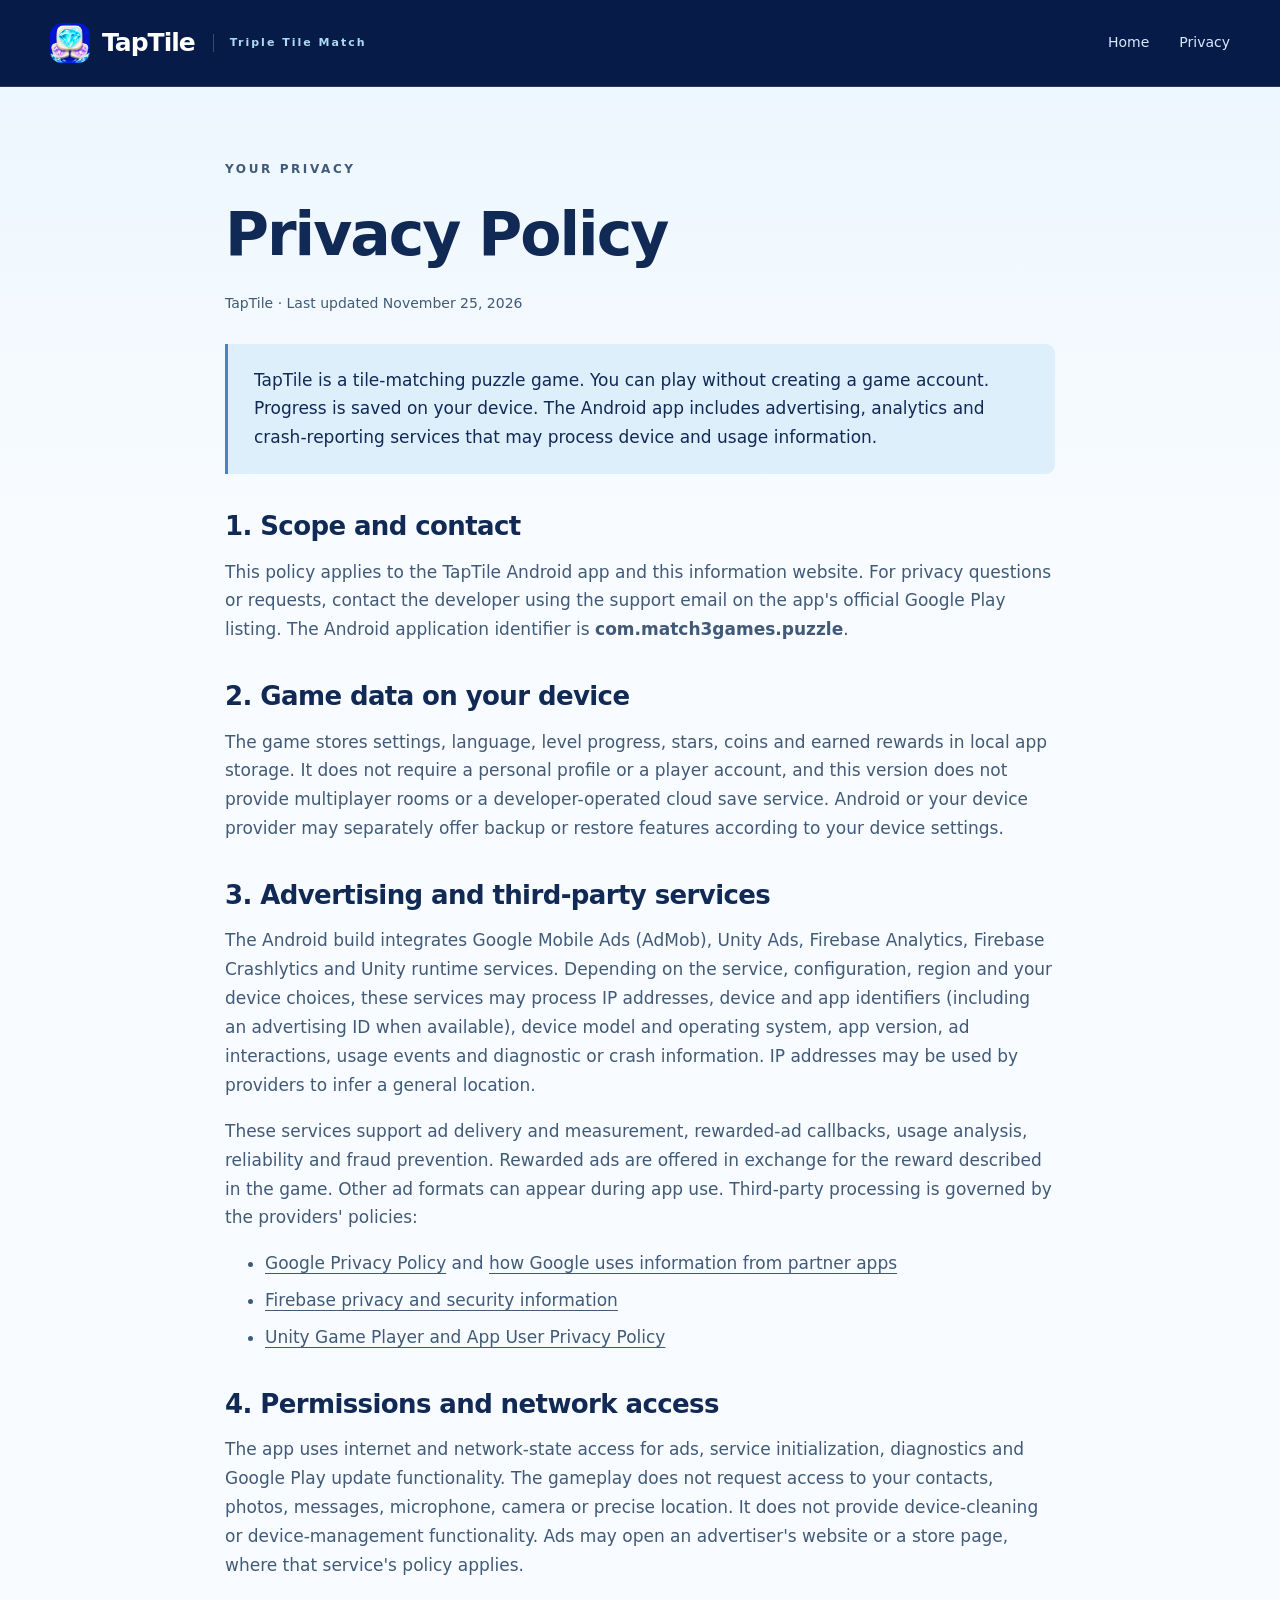
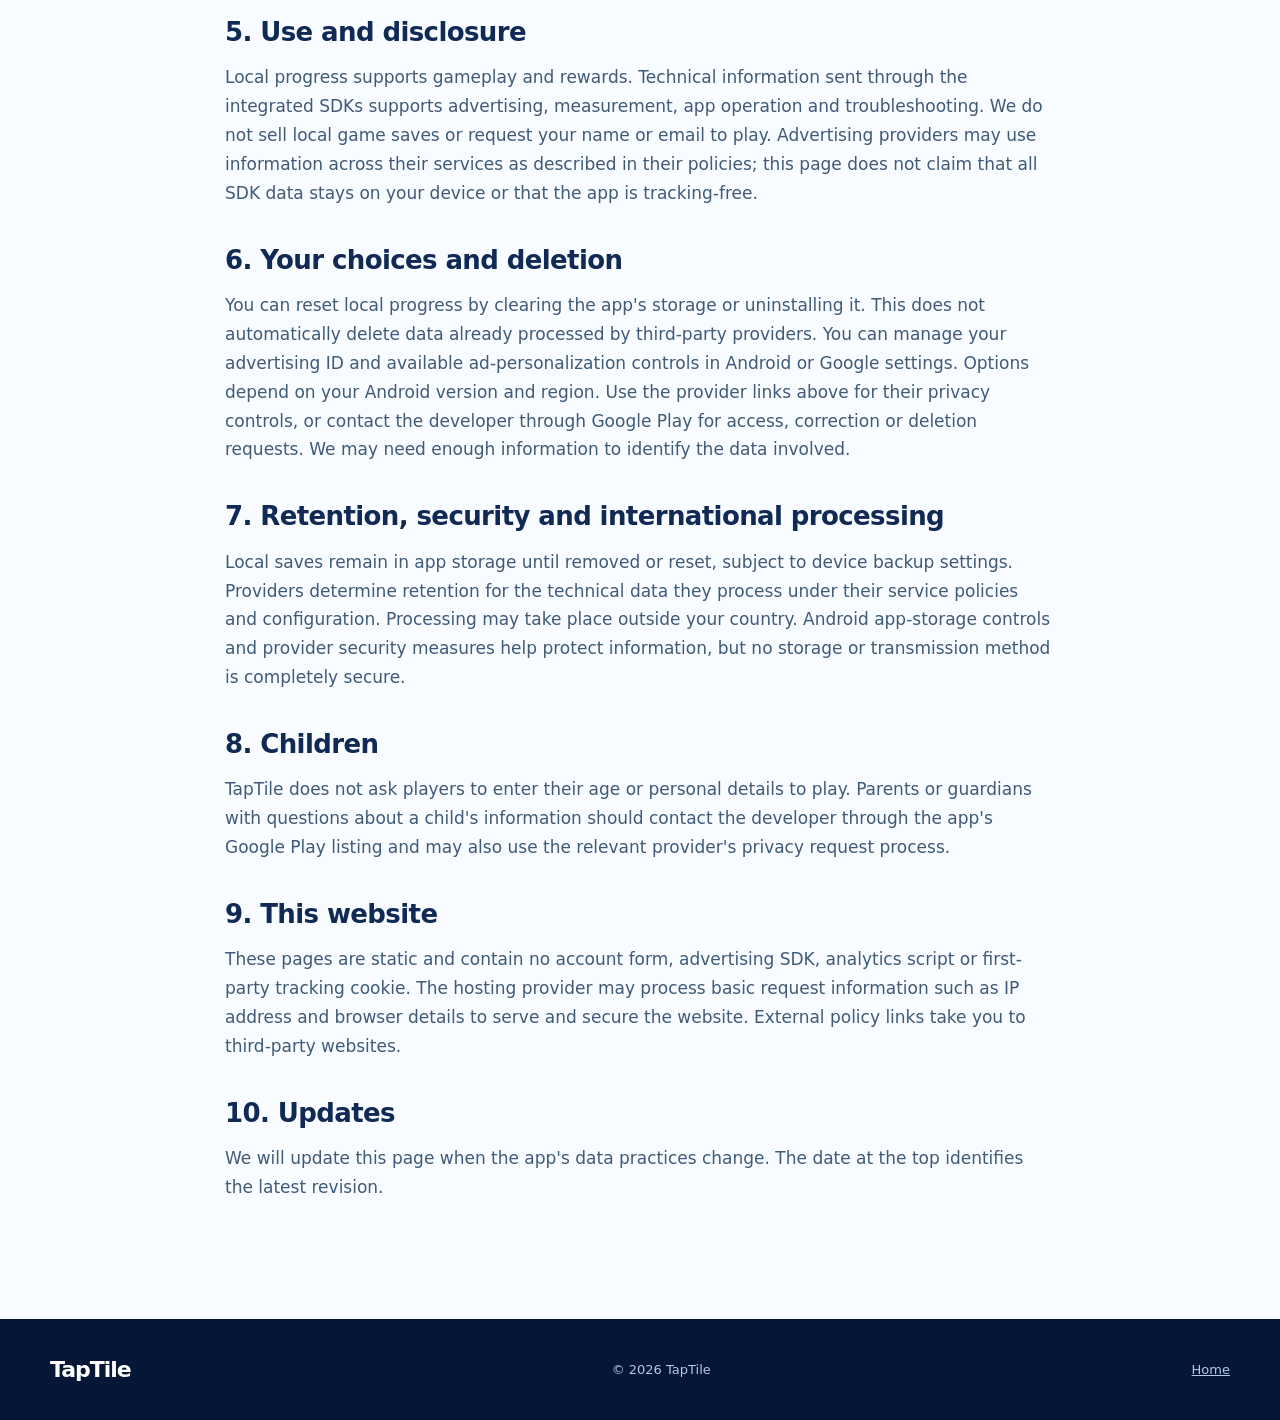
==== privacy.html @ 0477793c "Add files via upload" ====
<!doctype html><html lang="en"><head><meta charset="utf-8"><meta name="viewport" content="width=device-width,initial-scale=1"><meta name="description" content="Privacy information for TapTile, including local game progress, advertising, analytics and crash reporting."><meta name="theme-color" content="#071b48"><title>Privacy Policy · TapTile</title><link rel="icon" href="assets/taptile-icon.png"><link rel="stylesheet" href="site.css"></head><body>
<header class="topbar"><nav class="nav wrap" aria-label="Main navigation"><a class="brand" href="index.html"><img src="assets/taptile-icon.png" alt="" width="40" height="40">TapTile<span class="brand-caption">Triple Tile Match</span></a><div class="nav-links"><a href="index.html">Home</a><a href="privacy.html" aria-current="page">Privacy</a></div></nav></header>
<main class="legal"><article class="wrap legal-shell"><p class="eyebrow">Your privacy</p><h1>Privacy Policy</h1><p class="legal-meta">TapTile · Last updated November 25, 2026</p>
<div class="notice">TapTile is a tile-matching puzzle game. You can play without creating a game account. Progress is saved on your device. The Android app includes advertising, analytics and crash-reporting services that may process device and usage information.</div>
<h2>1. Scope and contact</h2><p>This policy applies to the TapTile Android app and this information website. For privacy questions or requests, contact the developer using the support email on the app's official Google Play listing. The Android application identifier is <strong>com.match3games.puzzle</strong>.</p>
<h2>2. Game data on your device</h2><p>The game stores settings, language, level progress, stars, coins and earned rewards in local app storage. It does not require a personal profile or a player account, and this version does not provide multiplayer rooms or a developer-operated cloud save service. Android or your device provider may separately offer backup or restore features according to your device settings.</p>
<h2>3. Advertising and third-party services</h2><p>The Android build integrates Google Mobile Ads (AdMob), Unity Ads, Firebase Analytics, Firebase Crashlytics and Unity runtime services. Depending on the service, configuration, region and your device choices, these services may process IP addresses, device and app identifiers (including an advertising ID when available), device model and operating system, app version, ad interactions, usage events and diagnostic or crash information. IP addresses may be used by providers to infer a general location.</p><p>These services support ad delivery and measurement, rewarded-ad callbacks, usage analysis, reliability and fraud prevention. Rewarded ads are offered in exchange for the reward described in the game. Other ad formats can appear during app use. Third-party processing is governed by the providers' policies:</p><ul><li><a href="https://policies.google.com/privacy">Google Privacy Policy</a> and <a href="https://policies.google.com/technologies/partner-sites">how Google uses information from partner apps</a></li><li><a href="https://firebase.google.com/support/privacy">Firebase privacy and security information</a></li><li><a href="https://unity.com/legal/game-player-and-app-user-privacy-policy">Unity Game Player and App User Privacy Policy</a></li></ul>
<h2>4. Permissions and network access</h2><p>The app uses internet and network-state access for ads, service initialization, diagnostics and Google Play update functionality. The gameplay does not request access to your contacts, photos, messages, microphone, camera or precise location. It does not provide device-cleaning or device-management functionality. Ads may open an advertiser's website or a store page, where that service's policy applies.</p>
<h2>5. Use and disclosure</h2><p>Local progress supports gameplay and rewards. Technical information sent through the integrated SDKs supports advertising, measurement, app operation and troubleshooting. We do not sell local game saves or request your name or email to play. Advertising providers may use information across their services as described in their policies; this page does not claim that all SDK data stays on your device or that the app is tracking-free.</p>
<h2>6. Your choices and deletion</h2><p>You can reset local progress by clearing the app's storage or uninstalling it. This does not automatically delete data already processed by third-party providers. You can manage your advertising ID and available ad-personalization controls in Android or Google settings. Options depend on your Android version and region. Use the provider links above for their privacy controls, or contact the developer through Google Play for access, correction or deletion requests. We may need enough information to identify the data involved.</p>
<h2>7. Retention, security and international processing</h2><p>Local saves remain in app storage until removed or reset, subject to device backup settings. Providers determine retention for the technical data they process under their service policies and configuration. Processing may take place outside your country. Android app-storage controls and provider security measures help protect information, but no storage or transmission method is completely secure.</p>
<h2>8. Children</h2><p>TapTile does not ask players to enter their age or personal details to play. Parents or guardians with questions about a child's information should contact the developer through the app's Google Play listing and may also use the relevant provider's privacy request process.</p>
<h2>9. This website</h2><p>These pages are static and contain no account form, advertising SDK, analytics script or first-party tracking cookie. The hosting provider may process basic request information such as IP address and browser details to serve and secure the website. External policy links take you to third-party websites.</p>
<h2>10. Updates</h2><p>We will update this page when the app's data practices change. The date at the top identifies the latest revision.</p>
</article></main><footer><div class="wrap footer-row"><a class="brand" href="index.html">TapTile</a><span>© 2026 TapTile</span><a href="index.html">Home</a></div></footer></body></html>
---- site.css ----
:root{--ink:#102955;--muted:#526883;--navy:#071b48;--cyan:#a9f4ff;--purple:#c0b1ff;--line:#d7e6f2;--paper:#f7fbff;--wrap:1180px}*{box-sizing:border-box}html{scroll-behavior:smooth;scroll-padding-top:90px}body{margin:0;background:var(--paper);color:var(--ink);font:17px/1.7 "Avenir Next","Segoe UI",system-ui,sans-serif}a{color:inherit}img{max-width:100%;display:block}a:focus-visible{outline:3px solid #8966ed;outline-offset:6px}.wrap{width:min(var(--wrap),calc(100% - 64px));margin:auto}.topbar{background:var(--navy);color:white;border-bottom:1px solid #ffffff20}.nav{min-height:86px;display:flex;align-items:center;justify-content:space-between;gap:24px}.brand{display:flex;align-items:center;gap:12px;font-size:25px;font-weight:800;text-decoration:none;letter-spacing:-1px}.brand img{border-radius:12px}.brand-caption{font-size:11px;letter-spacing:2px;font-weight:600;color:#aed9f3;border-left:1px solid #ffffff35;padding-left:16px;margin-left:6px}.nav-links{display:flex;gap:30px;font-size:14px}.nav-links a{text-decoration:none;color:#d6e9ff}.nav-links a:hover,.text-link:hover{color:#62dff5}.hero{min-height:730px;position:relative;isolation:isolate;overflow:hidden;color:white;display:flex;align-items:center;background:#08295d}.hero-art{position:absolute;inset:0;width:100%;height:100%;object-fit:cover;object-position:center;z-index:-3}.hero-shade{position:absolute;inset:0;background:linear-gradient(90deg,rgba(3,21,62,.87),rgba(4,28,73,.65) 31%,rgba(7,27,72,.04) 65%);z-index:-2}.hero-content{padding:90px 0 120px}.eyebrow{text-transform:uppercase;font-weight:700;font-size:12px;letter-spacing:2.6px;margin:0 0 23px;color:#507c9c}.hero .eyebrow{color:#adf3ff}h1,h2,h3{line-height:1.09;letter-spacing:-2px;margin:0 0 24px}h1{font-size:clamp(52px,6vw,82px);max-width:700px;font-weight:750}h1 em{color:var(--cyan);font-family:Georgia,serif;font-weight:400}h2{font-size:clamp(36px,4.2vw,56px)}h3{font-size:24px;letter-spacing:-.6px}.lede{font-size:19px;line-height:1.7;max-width:440px;color:#deedff;margin:30px 0}.actions{display:flex;gap:12px;flex-wrap:wrap}.button{display:inline-flex;align-items:center;justify-content:center;text-decoration:none;min-height:52px;border-radius:7px;padding:0 23px;font-size:15px;font-weight:750}.primary{background:#b7f5ff;color:#08244f;box-shadow:0 6px 24px #021e4430}.secondary{border:1px solid #ffffff50;color:white;background:#0d347d50}.button:hover{filter:brightness(1.08)}.hero-note{font-size:13px;color:#bcddf4;letter-spacing:1px;margin-top:25px}.hero-bottom{position:absolute;bottom:25px;left:0;right:0;display:flex;justify-content:space-between;font-size:12px;color:#ddf5ff;letter-spacing:.6px}.intro{padding:110px 0;background:radial-gradient(ellipse at top,#e2f5ff,transparent 65%),#f8fbff}.section-head{max-width:660px}.section-head>p:last-child{color:var(--muted);max-width:600px}.feature-grid{display:grid;grid-template-columns:repeat(3,1fr);gap:48px;margin-top:65px}.feature{border-top:1px solid #c7d9ec;padding:28px 0 0}.feature p{color:var(--muted);font-size:16px;margin:0}.tile-demo{width:95px;height:95px;display:grid;place-items:center;margin-bottom:27px}.tile-demo img{width:70px;height:76px;object-fit:contain;filter:drop-shadow(0 8px 8px #4879b62e)}.tile-trio{height:95px;display:flex;align-items:center;margin-bottom:27px;gap:5px}.tile-trio img{width:60px;height:70px;object-fit:contain;filter:drop-shadow(0 7px 6px #4879b62e)}.showcase{padding:95px 0;background:radial-gradient(ellipse at 80% 40%,#183d89,transparent 65%),#071b48;color:white;overflow:hidden}.showcase-grid{display:grid;grid-template-columns:1fr 1fr;gap:85px;align-items:center}.showcase-copy{max-width:470px}.showcase .eyebrow{color:var(--cyan)}.showcase-copy>p:not(.eyebrow){color:#bad0ed}.showcase-copy .capture-note{font-size:13px;max-width:360px;margin:25px 0}.text-link{text-underline-offset:7px;font-size:15px}.phone-figure{margin:0;display:grid;justify-items:center;gap:28px}.phone{position:relative;width:268px;padding:10px;background:linear-gradient(120deg,#d5e4f9,#526986 15%,#d9e7f9 46%,#51657f 80%,#d9ecff);border:2px solid #cedef2;border-radius:42px;box-shadow:0 30px 65px #0009,0 0 70px #5bd9ff25;transform:rotate(4deg)}.phone-screen{overflow:hidden;border-radius:31px;background:#082a71;border:4px solid #091426;aspect-ratio:9/22}.phone-screen img{width:100%;height:100%;object-fit:cover}.phone-camera{position:absolute;top:19px;left:50%;transform:translateX(-50%);width:50px;height:12px;background:#091426;border-radius:20px;box-shadow:0 0 0 2px #34445b}.phone-key{position:absolute;right:-5px;top:130px;width:3px;height:48px;background:#b6cce6;border-radius:3px}.phone:before{content:"";position:absolute;left:-5px;top:105px;width:3px;height:58px;background:#b6cce6;border-radius:3px}figcaption{font-size:13px;color:#bad0ed}.closing{padding:110px 0;text-align:center;background:linear-gradient(#edf7ff,#e4edff)}.closing p:not(.eyebrow){color:var(--muted)}.closing .button{margin-top:15px;background:#112d5c;color:white}footer{padding:32px 0;background:#061636;color:#b3c9e5;font-size:13px}.footer-row{display:flex;align-items:center;justify-content:space-between;gap:24px}footer .brand{font-size:22px;color:white}.legal{padding:72px 0 100px;background:linear-gradient(#edf7ff,#f8fbff 450px)}.legal-shell{max-width:830px}.legal h1{font-size:60px}.legal h2{font-size:26px;letter-spacing:-.6px;margin:38px 0 14px}.legal p,.legal li{color:#405a78}.legal-meta{font-size:14px}.notice{padding:22px 26px;background:#deeffc;border-left:3px solid #4982c6;border-radius:0 9px 9px 0;margin:28px 0}.legal a{text-underline-offset:4px}.legal li{margin-bottom:8px}@media(min-width:1600px){.hero-art{object-position:center 55%}.hero{min-height:850px}}@media(max-width:800px){.wrap{width:calc(100% - 40px)}.brand-caption{display:none}.nav{min-height:76px;gap:14px}.nav-links{gap:16px;font-size:13px}.brand{font-size:22px;gap:8px}.brand img{width:34px;height:34px}.hero{min-height:760px;align-items:flex-start}.hero-content{padding:64px 0 300px}.hero-art{object-position:68% center}.hero-shade{background:linear-gradient(180deg,#051c4be8,#061d4bba 45%,#061d4b10 80%)}h1{font-size:55px}.lede{max-width:430px;font-size:17px}.hero-bottom{font-size:11px}.hero-bottom span:last-child{display:none}.intro,.closing{padding:72px 0}.feature-grid{grid-template-columns:1fr;gap:28px;margin-top:40px}.feature{display:grid;grid-template-columns:100px 1fr;column-gap:16px}.feature>div{grid-row:span 2;margin:0}.feature h3{margin:9px 0 12px}.tile-trio{gap:0}.tile-trio img{width:33px}.showcase{padding:72px 0}.showcase-grid{grid-template-columns:1fr;gap:50px}.showcase-copy{max-width:600px}.phone{width:250px}.footer-row{flex-wrap:wrap}.legal{padding-top:45px}.legal h1{font-size:46px}.legal-shell{width:calc(100% - 40px)}}@media(max-width:390px){.nav-links{gap:10px;font-size:12px}.brand img{display:none}h1{font-size:49px}.feature{grid-template-columns:80px 1fr}.tile-trio img{width:26px}}@media(prefers-reduced-motion:reduce){html{scroll-behavior:auto}.phone{transform:none}}
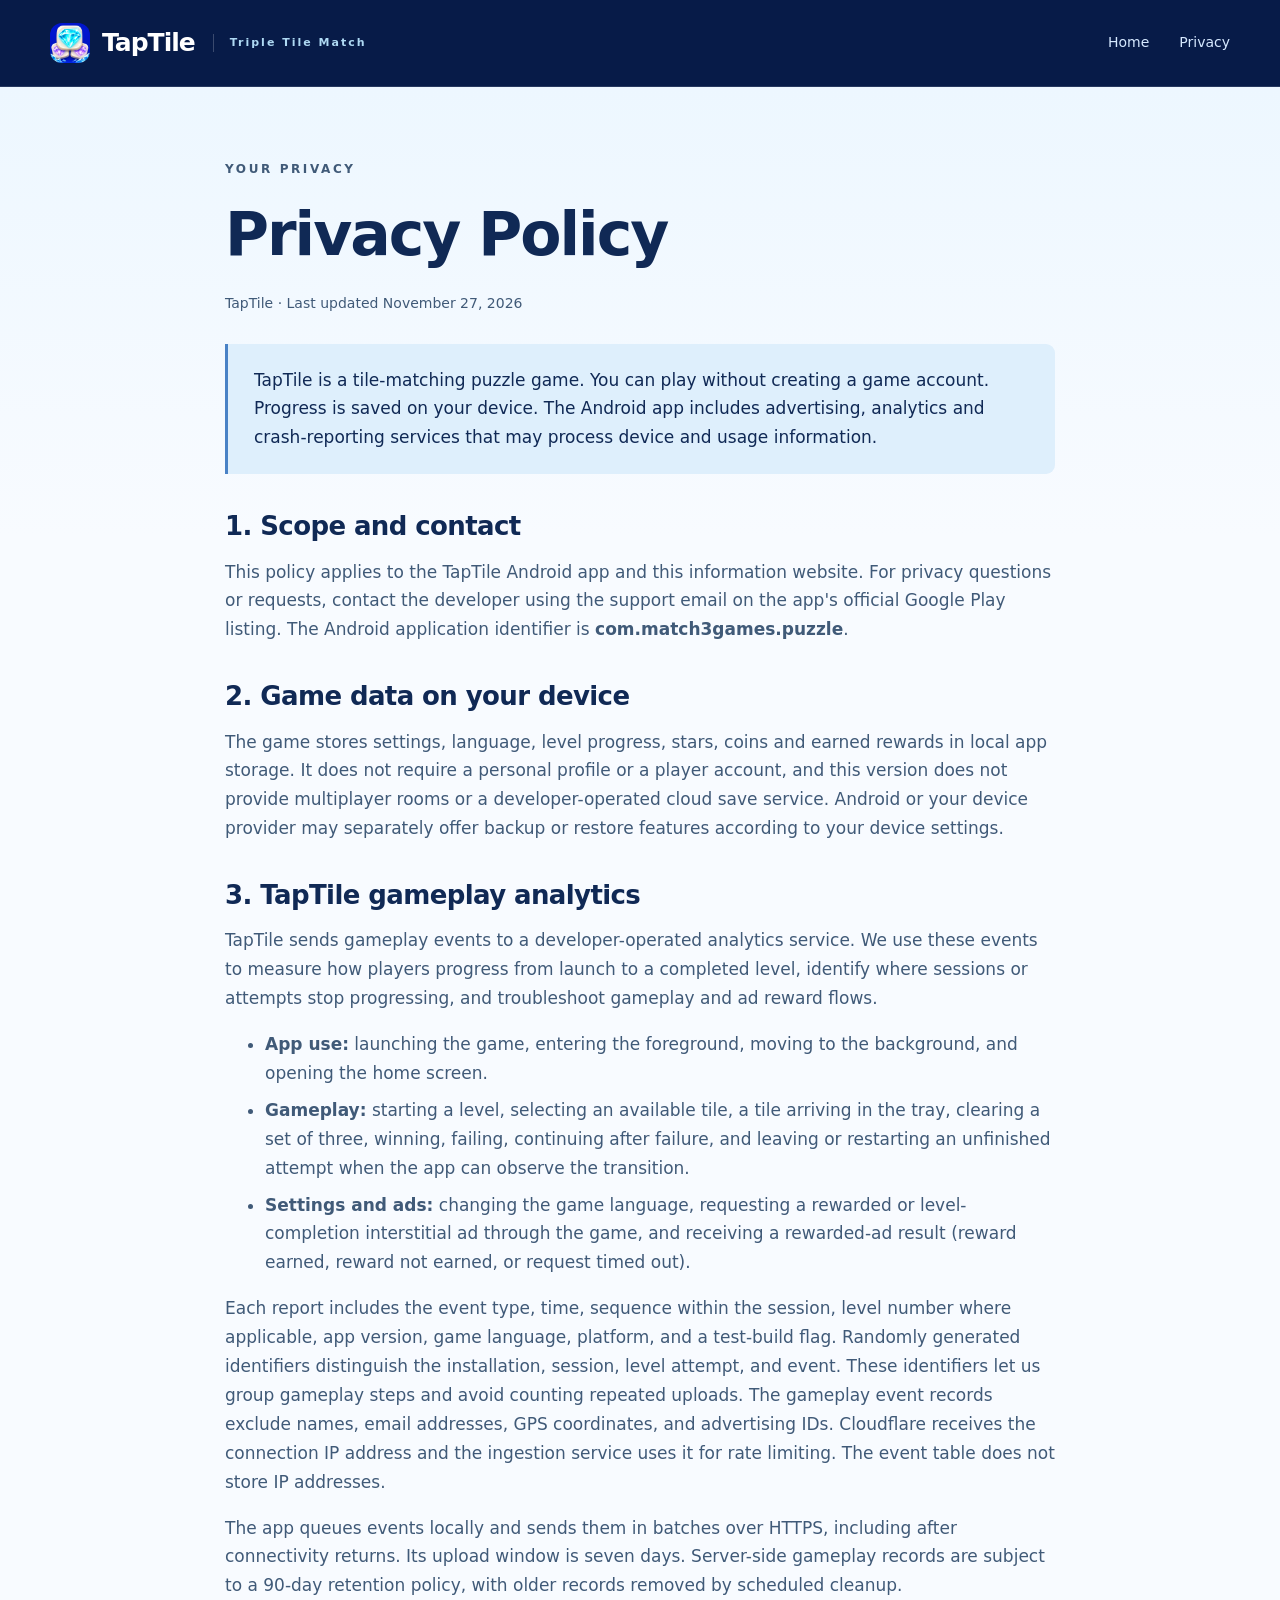
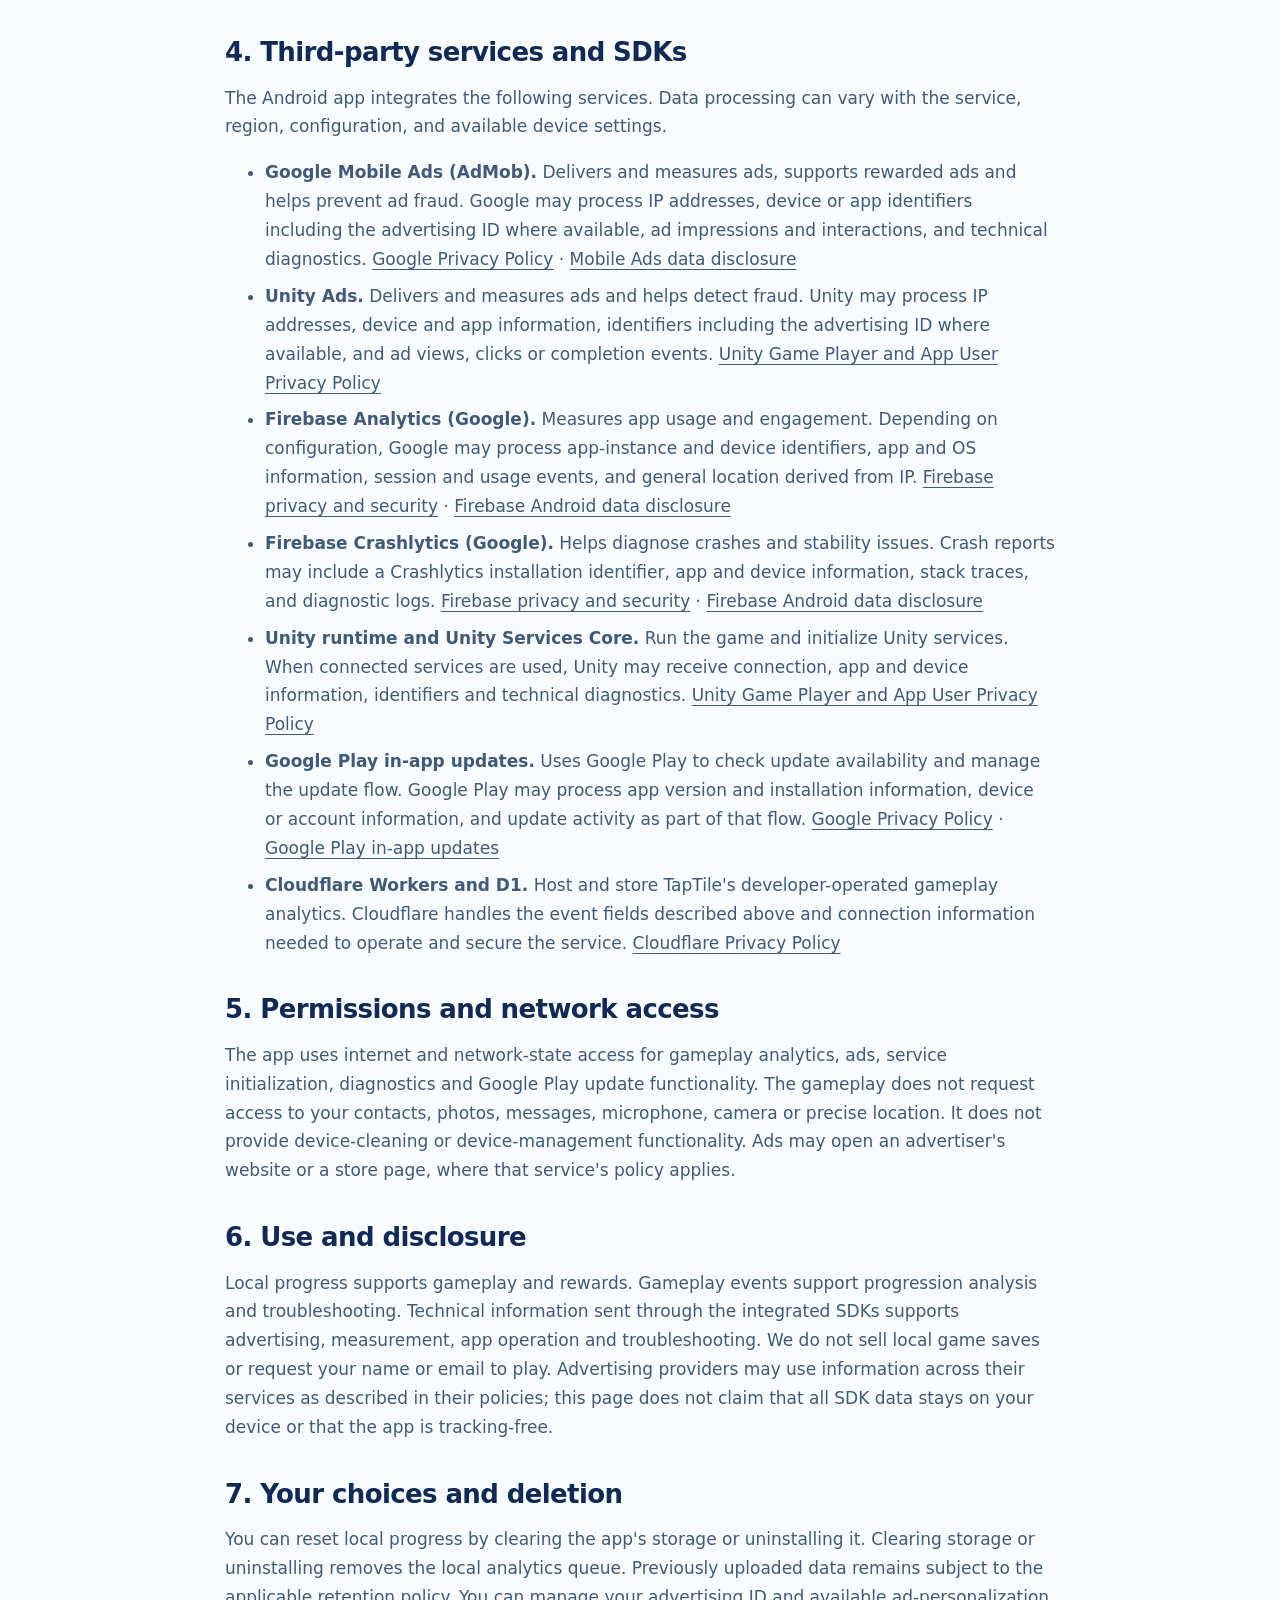
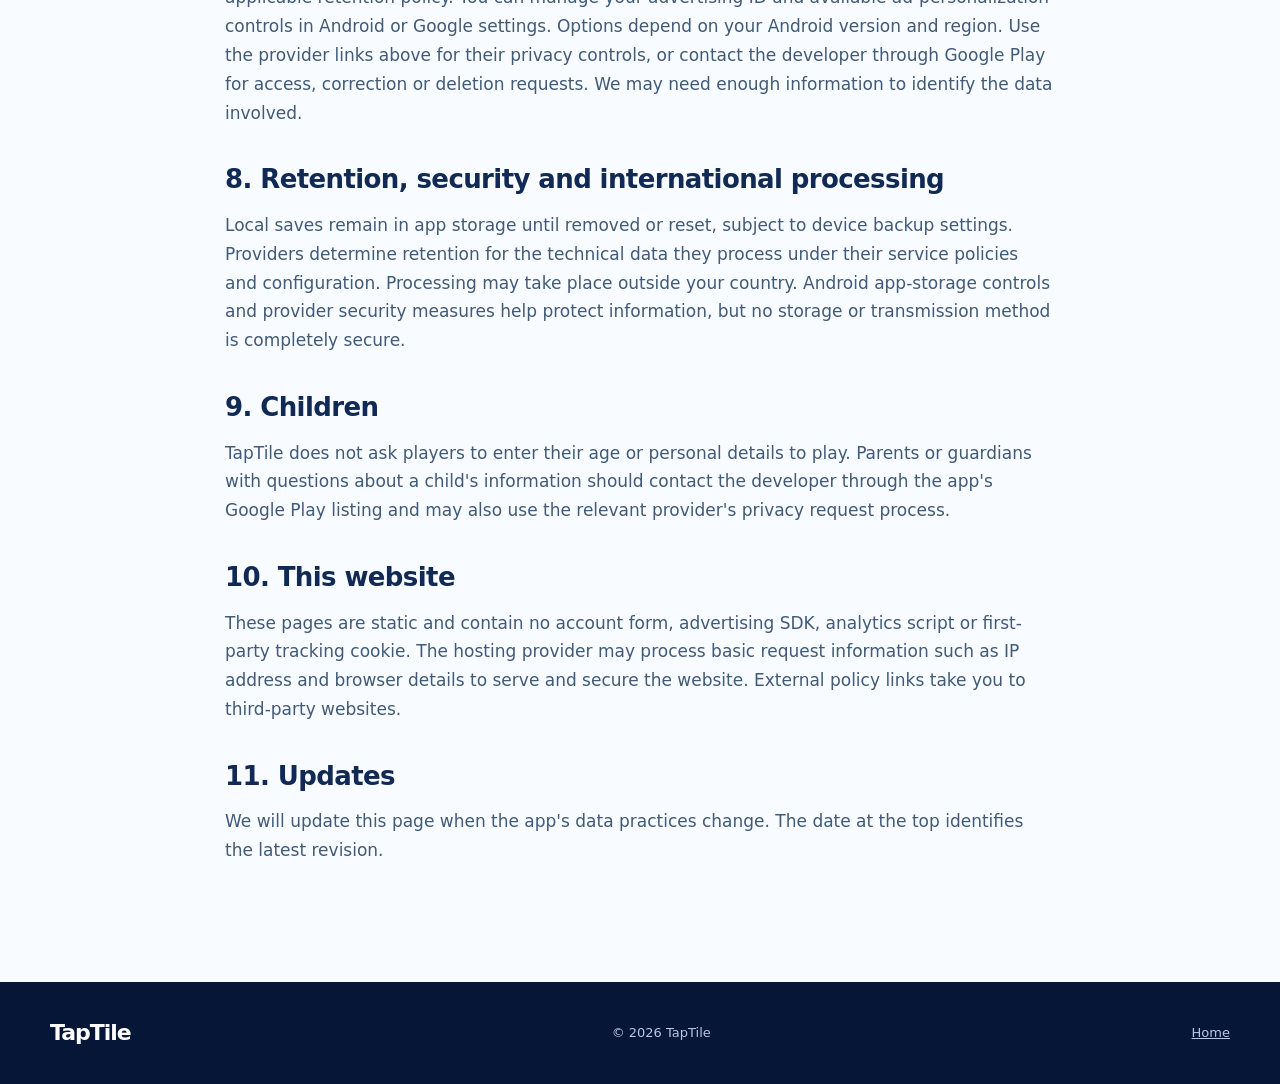
==== commit 33e9f1b6: "Add files via upload" ====
--- a/privacy.html
+++ b/privacy.html
@@ -1,15 +1,34 @@
 <!doctype html><html lang="en"><head><meta charset="utf-8"><meta name="viewport" content="width=device-width,initial-scale=1"><meta name="description" content="Privacy information for TapTile, including local game progress, advertising, analytics and crash reporting."><meta name="theme-color" content="#071b48"><title>Privacy Policy · TapTile</title><link rel="icon" href="assets/taptile-icon.png"><link rel="stylesheet" href="site.css"></head><body>
 <header class="topbar"><nav class="nav wrap" aria-label="Main navigation"><a class="brand" href="index.html"><img src="assets/taptile-icon.png" alt="" width="40" height="40">TapTile<span class="brand-caption">Triple Tile Match</span></a><div class="nav-links"><a href="index.html">Home</a><a href="privacy.html" aria-current="page">Privacy</a></div></nav></header>
-<main class="legal"><article class="wrap legal-shell"><p class="eyebrow">Your privacy</p><h1>Privacy Policy</h1><p class="legal-meta">TapTile · Last updated November 25, 2026</p>
+<main class="legal"><article class="wrap legal-shell"><p class="eyebrow">Your privacy</p><h1>Privacy Policy</h1><p class="legal-meta">TapTile · Last updated November 27, 2026</p>
 <div class="notice">TapTile is a tile-matching puzzle game. You can play without creating a game account. Progress is saved on your device. The Android app includes advertising, analytics and crash-reporting services that may process device and usage information.</div>
 <h2>1. Scope and contact</h2><p>This policy applies to the TapTile Android app and this information website. For privacy questions or requests, contact the developer using the support email on the app's official Google Play listing. The Android application identifier is <strong>com.match3games.puzzle</strong>.</p>
 <h2>2. Game data on your device</h2><p>The game stores settings, language, level progress, stars, coins and earned rewards in local app storage. It does not require a personal profile or a player account, and this version does not provide multiplayer rooms or a developer-operated cloud save service. Android or your device provider may separately offer backup or restore features according to your device settings.</p>
-<h2>3. Advertising and third-party services</h2><p>The Android build integrates Google Mobile Ads (AdMob), Unity Ads, Firebase Analytics, Firebase Crashlytics and Unity runtime services. Depending on the service, configuration, region and your device choices, these services may process IP addresses, device and app identifiers (including an advertising ID when available), device model and operating system, app version, ad interactions, usage events and diagnostic or crash information. IP addresses may be used by providers to infer a general location.</p><p>These services support ad delivery and measurement, rewarded-ad callbacks, usage analysis, reliability and fraud prevention. Rewarded ads are offered in exchange for the reward described in the game. Other ad formats can appear during app use. Third-party processing is governed by the providers' policies:</p><ul><li><a href="https://policies.google.com/privacy">Google Privacy Policy</a> and <a href="https://policies.google.com/technologies/partner-sites">how Google uses information from partner apps</a></li><li><a href="https://firebase.google.com/support/privacy">Firebase privacy and security information</a></li><li><a href="https://unity.com/legal/game-player-and-app-user-privacy-policy">Unity Game Player and App User Privacy Policy</a></li></ul>
-<h2>4. Permissions and network access</h2><p>The app uses internet and network-state access for ads, service initialization, diagnostics and Google Play update functionality. The gameplay does not request access to your contacts, photos, messages, microphone, camera or precise location. It does not provide device-cleaning or device-management functionality. Ads may open an advertiser's website or a store page, where that service's policy applies.</p>
-<h2>5. Use and disclosure</h2><p>Local progress supports gameplay and rewards. Technical information sent through the integrated SDKs supports advertising, measurement, app operation and troubleshooting. We do not sell local game saves or request your name or email to play. Advertising providers may use information across their services as described in their policies; this page does not claim that all SDK data stays on your device or that the app is tracking-free.</p>
-<h2>6. Your choices and deletion</h2><p>You can reset local progress by clearing the app's storage or uninstalling it. This does not automatically delete data already processed by third-party providers. You can manage your advertising ID and available ad-personalization controls in Android or Google settings. Options depend on your Android version and region. Use the provider links above for their privacy controls, or contact the developer through Google Play for access, correction or deletion requests. We may need enough information to identify the data involved.</p>
-<h2>7. Retention, security and international processing</h2><p>Local saves remain in app storage until removed or reset, subject to device backup settings. Providers determine retention for the technical data they process under their service policies and configuration. Processing may take place outside your country. Android app-storage controls and provider security measures help protect information, but no storage or transmission method is completely secure.</p>
-<h2>8. Children</h2><p>TapTile does not ask players to enter their age or personal details to play. Parents or guardians with questions about a child's information should contact the developer through the app's Google Play listing and may also use the relevant provider's privacy request process.</p>
-<h2>9. This website</h2><p>These pages are static and contain no account form, advertising SDK, analytics script or first-party tracking cookie. The hosting provider may process basic request information such as IP address and browser details to serve and secure the website. External policy links take you to third-party websites.</p>
-<h2>10. Updates</h2><p>We will update this page when the app's data practices change. The date at the top identifies the latest revision.</p>
+<h2 id="gameplay-analytics">3. TapTile gameplay analytics</h2>
+<p>TapTile sends gameplay events to a developer-operated analytics service. We use these events to measure how players progress from launch to a completed level, identify where sessions or attempts stop progressing, and troubleshoot gameplay and ad reward flows.</p>
+<ul>
+<li><strong>App use:</strong> launching the game, entering the foreground, moving to the background, and opening the home screen.</li>
+<li><strong>Gameplay:</strong> starting a level, selecting an available tile, a tile arriving in the tray, clearing a set of three, winning, failing, continuing after failure, and leaving or restarting an unfinished attempt when the app can observe the transition.</li>
+<li><strong>Settings and ads:</strong> changing the game language, requesting a rewarded or level-completion interstitial ad through the game, and receiving a rewarded-ad result (reward earned, reward not earned, or request timed out).</li>
+</ul>
+<p>Each report includes the event type, time, sequence within the session, level number where applicable, app version, game language, platform, and a test-build flag. Randomly generated identifiers distinguish the installation, session, level attempt, and event. These identifiers let us group gameplay steps and avoid counting repeated uploads. The gameplay event records exclude names, email addresses, GPS coordinates, and advertising IDs. Cloudflare receives the connection IP address and the ingestion service uses it for rate limiting. The event table does not store IP addresses.</p>
+<p>The app queues events locally and sends them in batches over HTTPS, including after connectivity returns. Its upload window is seven days. Server-side gameplay records are subject to a 90-day retention policy, with older records removed by scheduled cleanup.</p>
+<h2 id="third-party-services">4. Third-party services and SDKs</h2>
+<p>The Android app integrates the following services. Data processing can vary with the service, region, configuration, and available device settings.</p>
+<ul>
+<li><strong>Google Mobile Ads (AdMob).</strong> Delivers and measures ads, supports rewarded ads and helps prevent ad fraud. Google may process IP addresses, device or app identifiers including the advertising ID where available, ad impressions and interactions, and technical diagnostics. <a href="https://policies.google.com/privacy">Google Privacy Policy</a> · <a href="https://developers.google.com/admob/android/privacy/play-data-disclosure">Mobile Ads data disclosure</a></li>
+<li><strong>Unity Ads.</strong> Delivers and measures ads and helps detect fraud. Unity may process IP addresses, device and app information, identifiers including the advertising ID where available, and ad views, clicks or completion events. <a href="https://unity.com/legal/game-player-and-app-user-privacy-policy">Unity Game Player and App User Privacy Policy</a></li>
+<li><strong>Firebase Analytics (Google).</strong> Measures app usage and engagement. Depending on configuration, Google may process app-instance and device identifiers, app and OS information, session and usage events, and general location derived from IP. <a href="https://firebase.google.com/support/privacy">Firebase privacy and security</a> · <a href="https://firebase.google.com/docs/android/play-data-disclosure">Firebase Android data disclosure</a></li>
+<li><strong>Firebase Crashlytics (Google).</strong> Helps diagnose crashes and stability issues. Crash reports may include a Crashlytics installation identifier, app and device information, stack traces, and diagnostic logs. <a href="https://firebase.google.com/support/privacy">Firebase privacy and security</a> · <a href="https://firebase.google.com/docs/android/play-data-disclosure">Firebase Android data disclosure</a></li>
+<li><strong>Unity runtime and Unity Services Core.</strong> Run the game and initialize Unity services. When connected services are used, Unity may receive connection, app and device information, identifiers and technical diagnostics. <a href="https://unity.com/legal/game-player-and-app-user-privacy-policy">Unity Game Player and App User Privacy Policy</a></li>
+<li><strong>Google Play in-app updates.</strong> Uses Google Play to check update availability and manage the update flow. Google Play may process app version and installation information, device or account information, and update activity as part of that flow. <a href="https://policies.google.com/privacy">Google Privacy Policy</a> · <a href="https://developer.android.com/guide/playcore/in-app-updates">Google Play in-app updates</a></li>
+<li><strong>Cloudflare Workers and D1.</strong> Host and store TapTile's developer-operated gameplay analytics. Cloudflare handles the event fields described above and connection information needed to operate and secure the service. <a href="https://www.cloudflare.com/privacypolicy/">Cloudflare Privacy Policy</a></li>
+</ul>
+<h2>5. Permissions and network access</h2><p>The app uses internet and network-state access for gameplay analytics, ads, service initialization, diagnostics and Google Play update functionality. The gameplay does not request access to your contacts, photos, messages, microphone, camera or precise location. It does not provide device-cleaning or device-management functionality. Ads may open an advertiser's website or a store page, where that service's policy applies.</p>
+<h2>6. Use and disclosure</h2><p>Local progress supports gameplay and rewards. Gameplay events support progression analysis and troubleshooting. Technical information sent through the integrated SDKs supports advertising, measurement, app operation and troubleshooting. We do not sell local game saves or request your name or email to play. Advertising providers may use information across their services as described in their policies; this page does not claim that all SDK data stays on your device or that the app is tracking-free.</p>
+<h2>7. Your choices and deletion</h2><p>You can reset local progress by clearing the app's storage or uninstalling it. Clearing storage or uninstalling removes the local analytics queue. Previously uploaded data remains subject to the applicable retention policy. You can manage your advertising ID and available ad-personalization controls in Android or Google settings. Options depend on your Android version and region. Use the provider links above for their privacy controls, or contact the developer through Google Play for access, correction or deletion requests. We may need enough information to identify the data involved.</p>
+<h2>8. Retention, security and international processing</h2><p>Local saves remain in app storage until removed or reset, subject to device backup settings. Providers determine retention for the technical data they process under their service policies and configuration. Processing may take place outside your country. Android app-storage controls and provider security measures help protect information, but no storage or transmission method is completely secure.</p>
+<h2>9. Children</h2><p>TapTile does not ask players to enter their age or personal details to play. Parents or guardians with questions about a child's information should contact the developer through the app's Google Play listing and may also use the relevant provider's privacy request process.</p>
+<h2>10. This website</h2><p>These pages are static and contain no account form, advertising SDK, analytics script or first-party tracking cookie. The hosting provider may process basic request information such as IP address and browser details to serve and secure the website. External policy links take you to third-party websites.</p>
+<h2>11. Updates</h2><p>We will update this page when the app's data practices change. The date at the top identifies the latest revision.</p>
 </article></main><footer><div class="wrap footer-row"><a class="brand" href="index.html">TapTile</a><span>© 2026 TapTile</span><a href="index.html">Home</a></div></footer></body></html>
